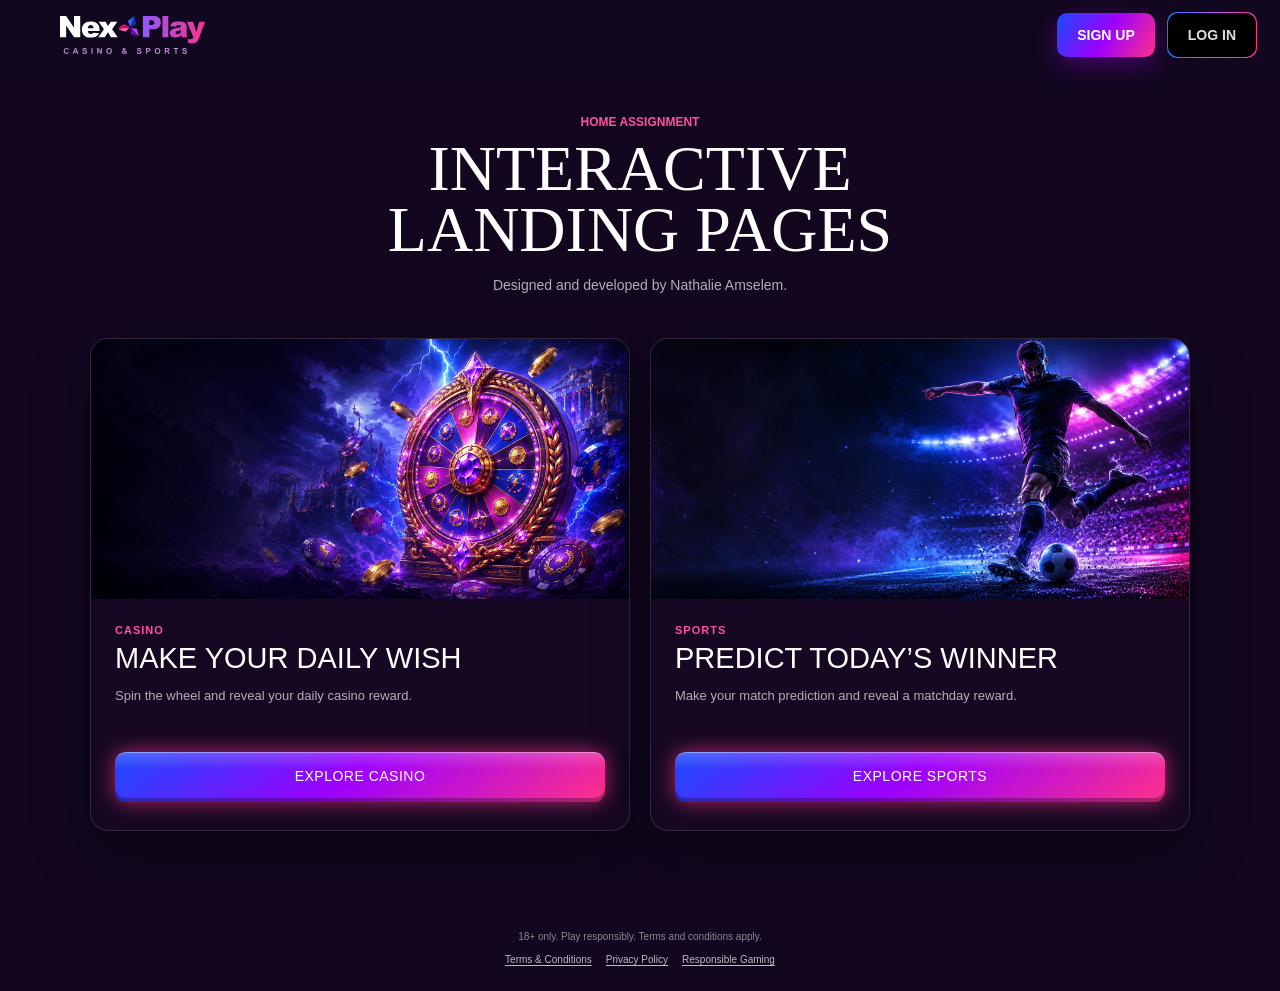
==== index.html @ bb660661 "Add files via upload" ====
<!doctype html>
<html lang="en">

<head>
    <meta charset="UTF-8" />
    <meta name="viewport" content="width=device-width, initial-scale=1, viewport-fit=cover" />
    <meta id="metaDescription" name="description" content="" />

    <title>NexPlay</title>
    <link id="favicon" rel="icon" type="image/svg+xml" href="img/icon.svg" />

    <link rel="stylesheet" href="assets/styles.css" />
    <script src="assets/index.js" defer></script>
</head>

<body>
    <main class="home-page" id="landingPage">
        <header class="site-header">
            <a class="site-logo" id="siteLogoLink" href="#" aria-label="NexPlay home">
                <img id="siteLogo" src="img/logo.svg" alt="NexPlay" width="145" height="40" />
            </a>

            <nav class="header-actions" aria-label="Account actions">
                <a class="signup-link" id="signupLink" href="#"> </a>

                <a class="login-link" id="loginLink" href="#"> </a>
            </nav>
        </header>

        <section class="experience-section" aria-labelledby="experienceTitle">
            <div class="experience-heading">
                <p id="pageLabel"></p>

                <h1 id="experienceTitle"></h1>

                <span id="pageAuthor"></span>
            </div>

            <div class="experience-grid" id="experienceGrid"></div>
        </section>
    </main>

    <footer class="legal-footer">
        <p id="legalText"></p>

        <nav class="legal-links" id="legalLinks" aria-label="Legal links"></nav>
    </footer>
</body>

</html>
---- assets/styles.css ----
* {
    box-sizing: border-box;
}

html {
    background: #12071f;
}

body {
    min-height: 100vh;
    margin: 0;
    color: #ffffff;
    background: #12071f;
    font-family: 'Anton', sans-serif;
}

html,
body {
    width: 100%;
    overflow-x: hidden
}

body,
button,
a {
    font: inherit;
}

button,
a {
    -webkit-tap-highlight-color: transparent;
}

button {
    color: inherit;
}

a {
    color: inherit;
    text-decoration: none;
}

img {
    display: block;
    max-width: 100%;
}

.loading-screen {
    position: fixed;
    inset: 0;
    z-index: 1000;
    display: flex;
    flex-direction: column;
    align-items: center;
    justify-content: center;
    gap: 28px;
    transition: opacity 80ms ease, visibility 80ms ease;
    background: radial-gradient(circle at 50% 45%, rgba(157, 0, 255, 0.28), transparent 38%), #12071f;
}

.loading-screen.is-hidden {
    visibility: hidden;
    pointer-events: none;
    opacity: 0;
}

.loading-icon-wrapper {
    width: 90px;
    height: 90px;
    display: flex;
    align-items: center;
    justify-content: center;
}

.loading-icon {
    display: block;
    width: 90px;
    height: 90px;
    transform-origin: 60% 54%;
    animation: loading-icon-spin 900ms linear infinite;
}

@keyframes loading-icon-spin {
    from {
        transform: rotate(0deg);
    }

    to {
        transform: rotate(360deg);
    }
}

.site-header {
    position: absolute;
    top: 0;
    left: 0;
    background: #12071fc2;
    z-index: 600;
    display: flex;
    width: 100%;
    min-height: 50px;
    align-items: center;
    justify-content: space-between;
    padding: 8px 15px 8px 15px;
}

.site-logo {
    display: flex;
    width: 145px;
    align-items: center;
}

.site-logo img {
    width: 100%;
    height: auto;
}

.header-actions {
    display: flex;
    align-items: center;
    gap: 8px;
    text-transform: uppercase;
    margin: 8px 0px;
}

.login-link,
.signup-link {
    display: inline-flex;
    min-height: 36px;
    font-family: 'Anton', sans-serif;
    align-items: center;
    justify-content: center;
    border-radius: 10px;
    font-size: 12px;
    font-weight: 700;
    transition: transform 180ms ease, background 180ms ease;
}

.login-link:hover {
    background: linear-gradient(120deg, #194bff, #9d00ff, #ff308a);
}

.login-link::after {
    content: '';
    position: absolute;
    top: -1px;
    bottom: -1px;
    left: -1px;
    right: -1px;
    background: linear-gradient(to right, #0e82ff, #bc50ff, #ff308a);
    z-index: -1;
    border-radius: 10px;
}

.login-link {
    padding: 8px 12px 6px 12px;
    border-radius: 10px;
    font-weight: 700;
    color: #dedede;
    position: relative;
    background: #000000;
}

.signup-link {
    padding: 12px 15px;
    background: linear-gradient(120deg, #194bff, #9d00ff, #ff308a);
    box-shadow: 0 8px 24px rgba(157, 0, 255, 0.34);
}

.signup-link:hover {
    background: linear-gradient(120deg, #194bffb9, #9d00ffaf, #ff308aa1);
}

.payment-section {
    position: relative;
    z-index: 3;
    padding: 22px 16px 26px;
    text-align: center;
    background: #12071f;
}

.payment-logos {
    display: flex;
    flex-wrap: wrap;
    align-items: center;
    justify-content: center;
    gap: 18px 42px;
    margin: 0 auto;
}

.payment-logo {
    width: auto;
    height: 26px;
    object-fit: contain;
    opacity: 0.68;
    filter: grayscale(1) brightness(1.65) contrast(0.85);
}

.legal-footer {
    position: relative;
    z-index: 3;
    padding: 18px 16px 24px;
    text-align: center;
    color: rgba(255, 255, 255, 0.52);
    background: #12071f;
    font-family: Arial, Helvetica, sans-serif;
    font-size: 10px;
    line-height: 1.5;
}

.legal-footer p {
    max-width: 520px;
    margin: 0 auto 8px;
}

.legal-links {
    display: flex;
    flex-wrap: wrap;
    justify-content: center;
    gap: 8px 14px;
}

.legal-links a {
    color: rgba(255, 255, 255, 0.72);
    text-decoration: underline;
    text-underline-offset: 2px;
}

@media (max-width: 389px) {

    .login-link,
    .signup-link {
        font-size: 0.5em;
        padding: 4px 8px;
    }
}

/* INDEX PAGE */

.index-body {
    min-height: 100vh;
    background: #12071f;
}

.index-page {
    min-height: 100vh;
}

.experience-section {
    padding: 110px 16px 60px;
}

.experience-heading {
    width: 100%;
    max-width: 700px;
    margin: 0 auto 34px;
    text-align: center;
}

.experience-heading p {
    margin: 0 0 10px;
    color: #ff4fa3;
    font-family: Arial, Helvetica, sans-serif;
    font-size: 12px;
    font-weight: 800;
    text-transform: uppercase;
}

.experience-heading h1 {
    margin: 0;
    color: #ffffff;
    font-family: fantasy;
    font-size: 44px;
    font-weight: 500;
    line-height: 0.95;
    text-transform: uppercase;
}

.experience-heading span {
    display: block;
    margin-top: 14px;
    color: rgba(255, 255, 255, 0.68);
    font-family: Arial, Helvetica, sans-serif;
    font-size: 14px;
    line-height: 1.5;
}

.experience-grid {
    display: grid;
    width: 100%;
    max-width: 1100px;
    margin: 0 auto;
    gap: 20px;
}

.experience-card {
    overflow: hidden;
    border: 1px solid rgba(255, 255, 255, 0.12);
    border-radius: 18px;
    background: #160822;
    box-shadow:
        0 22px 55px rgba(0, 0, 0, 0.36);
    transition:
        transform 180ms ease,
        border-color 180ms ease,
        box-shadow 180ms ease;
}

.experience-card:hover {
    transform: translateY(-5px);
    border-color: rgba(255, 79, 163, 0.45);
    box-shadow:
        0 28px 65px rgba(0, 0, 0, 0.46),
        0 0 28px rgba(157, 0, 255, 0.14);
}

.experience-image-link {
    display: block;
    overflow: hidden;
}

.experience-image {
    display: block;
    width: 100%;
    height: 210px;
    object-fit: cover;
    transition:
        transform 300ms ease;
}

.experience-card:hover .experience-image {
    transform: scale(1.03);
}

.experience-card-content {
    padding: 22px 20px 24px;
}

.experience-label {
    margin: 0 0 7px;
    color: #ff4fa3;
    font-family: Arial, Helvetica, sans-serif;
    font-size: 11px;
    font-weight: 800;
    letter-spacing: 1px;
    text-transform: uppercase;
}

.experience-card h2 {
    margin: 0;
    color: #ffffff;
    font-family: "Anton", Arial, Helvetica, sans-serif;
    font-size: 25px;
    font-weight: 400;
    line-height: 1.1;
    text-transform: uppercase;
}

.experience-description {
    min-height: 44px;
    margin: 12px 0 22px;
    color: rgba(255, 255, 255, 0.67);
    font-family: Arial, Helvetica, sans-serif;
    font-size: 13px;
    line-height: 1.55;
}

.experience-button {
    display: flex;
    width: 100%;
    min-height: 50px;
    align-items: center;
    justify-content: center;
    padding: 12px 20px 14px;
    border-radius: 11px;
    color: #ffffff;
    background: linear-gradient(180deg, rgba(255, 255, 255, 0.2), transparent 34%), linear-gradient(140deg, #194bff, #9d00ff 48%, #ff308a);
    box-shadow: inset 0 1px 0 rgba(255, 255, 255, 0.35), inset 0 -4px 0 rgba(18, 7, 31, 0.32), 0 5px 0 #6f075800, 0 0 20px rgba(255, 48, 138, 0.692);
    font-family: "Anton", Arial, Helvetica, sans-serif;
    font-size: 14px;
    letter-spacing: 0.5px;
    text-align: center;
    text-transform: uppercase;
    transition: transform 140ms ease, filter 140ms ease;
}

.experience-button:hover {
    filter: brightness(1.1);
}

.experience-button:active {
    transform: scale(0.98);
}

@media (max-width: 389px) {
    .site-logo {
        width: 125px;
    }

    .login-link,
    .signup-link {
        min-height: 32px;
        padding: 6px 9px;
        font-size: 9px;
    }

    .experience-heading h1 {
        font-size: 39px;
    }

    .experience-heading span {
        width: 90%;
    }
}

@media (min-width: 600px) {
    .site-header {
        padding: 5px 24px 5px 60px;
    }

    .site-logo {
        width: 145px;
    }

    .header-actions {
        gap: 13px;
    }

    .login-link,
    .signup-link {
        min-height: 44px;
        padding: 10px 20px;
        font-size: 14px;
    }
}

@media (min-width: 700px) {
    .experience-section {
        padding: 115px 30px 80px;
    }

    .experience-heading {
        margin-bottom: 42px;
    }

    .experience-heading h1 {
        font-size: 64px;
    }

    .experience-grid {
        grid-template-columns: 1fr 1fr;
    }

    .experience-image {
        height: 260px;
    }

    .experience-card-content {
        padding: 25px 24px 28px;
    }

    .experience-card h2 {
        font-size: 29px;
    }
}
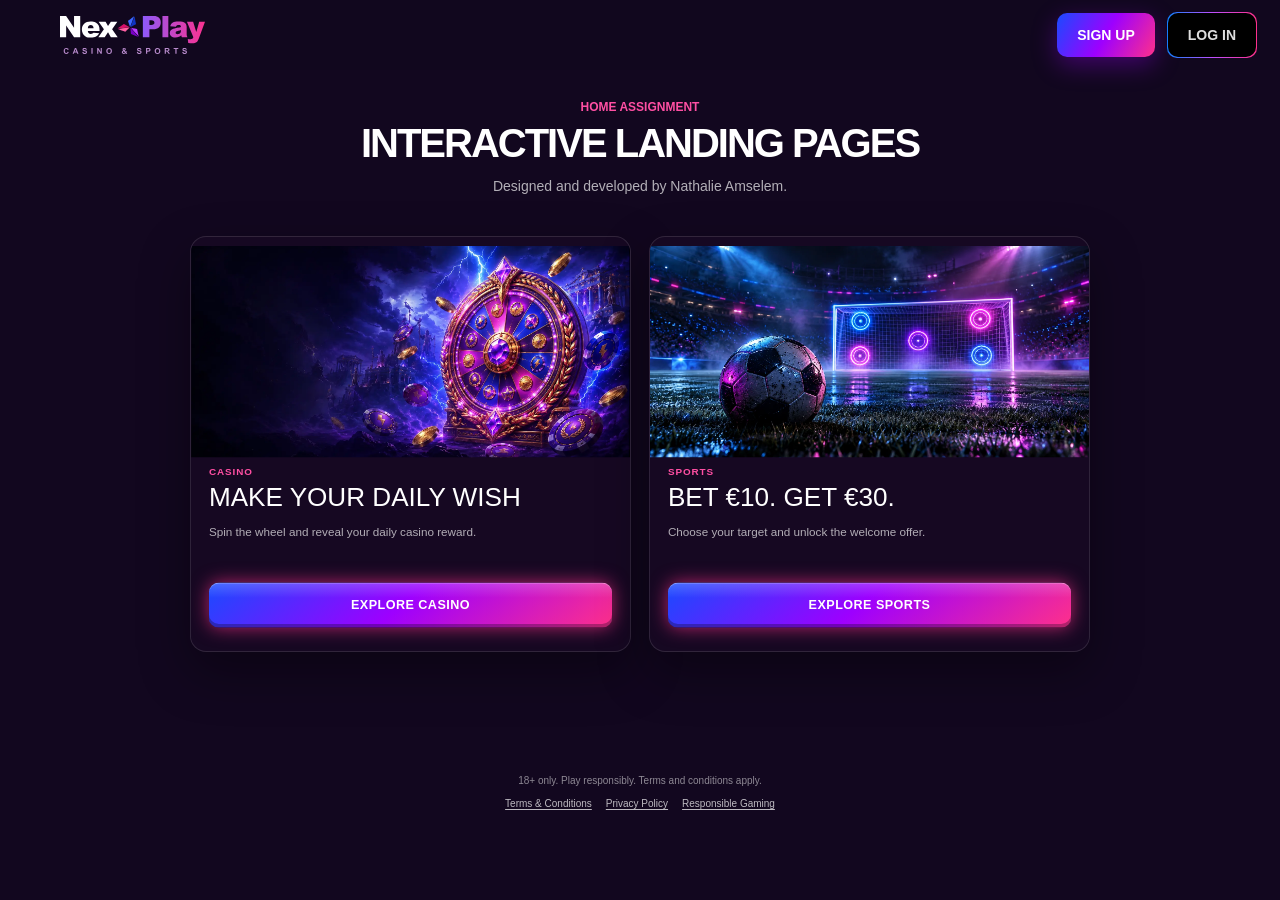
==== commit 5dd1c02f: "Add files via upload" ====
--- a/index.html
+++ b/index.html
@@ -11,6 +11,12 @@
 
     <link rel="stylesheet" href="assets/styles.css" />
     <script src="assets/index.js" defer></script>
+
+<meta property="og:title" content="Interactive Landing Pages | Nathalie Amselem">
+<meta property="og:description" content="A collection of interactive casino and sports landing pages designed and developed by Nathalie Amselem.">
+<meta property="og:image" content="https://natams.github.io/nexplay-landing-pages/img/preview.png">
+<meta property="og:url" content="https://natams.github.io/nexplay-landing-pages/">
+<meta property="og:type" content="website">
 </head>
 
 <body>
--- a/assets/styles.css
+++ b/assets/styles.css
@@ -269,11 +269,12 @@
 .experience-heading h1 {
     margin: 0;
     color: #ffffff;
-    font-family: fantasy;
+    font-family: sans-serif;
     font-size: 44px;
-    font-weight: 500;
+    font-weight: 800;
     line-height: 0.95;
     text-transform: uppercase;
+    letter-spacing: -2px;
 }
 
 .experience-heading span {
@@ -288,7 +289,7 @@
 .experience-grid {
     display: grid;
     width: 100%;
-    max-width: 1100px;
+    max-width: 1000px;
     margin: 0 auto;
     gap: 20px;
 }
@@ -298,20 +299,15 @@
     border: 1px solid rgba(255, 255, 255, 0.12);
     border-radius: 18px;
     background: #160822;
-    box-shadow:
-        0 22px 55px rgba(0, 0, 0, 0.36);
-    transition:
-        transform 180ms ease,
-        border-color 180ms ease,
-        box-shadow 180ms ease;
+    box-shadow: 0 22px 55px rgba(0, 0, 0, 0.36);
+    transition: transform 180ms ease, border-color 180ms ease, box-shadow 180ms ease;
+    padding: 10px 0px;
 }
 
 .experience-card:hover {
     transform: translateY(-5px);
     border-color: rgba(255, 79, 163, 0.45);
-    box-shadow:
-        0 28px 65px rgba(0, 0, 0, 0.46),
-        0 0 28px rgba(157, 0, 255, 0.14);
+    box-shadow: 0 28px 65px rgba(0, 0, 0, 0.46), 0 0 28px rgba(157, 0, 255, 0.14);
 }
 
 .experience-image-link {
@@ -369,6 +365,7 @@
     display: flex;
     width: 100%;
     min-height: 50px;
+    font-weight: 600;
     align-items: center;
     justify-content: center;
     padding: 12px 20px 14px;
@@ -436,27 +433,29 @@
 
 @media (min-width: 700px) {
     .experience-section {
-        padding: 115px 30px 80px;
+        padding: 100px 30px 80px;
     }
 
     .experience-heading {
-        margin-bottom: 42px;
+        margin-bottom: 1em;
     }
 
     .experience-heading h1 {
-        font-size: 64px;
+        font-size: 2.5em;
     }
 
     .experience-grid {
         grid-template-columns: 1fr 1fr;
+        min-height: 430px;
+        transform: scale(0.9);
     }
 
     .experience-image {
-        height: 260px;
+        height: 235px;
     }
 
     .experience-card-content {
-        padding: 25px 24px 28px;
+        padding: 10px 20px 16px;
     }
 
     .experience-card h2 {
